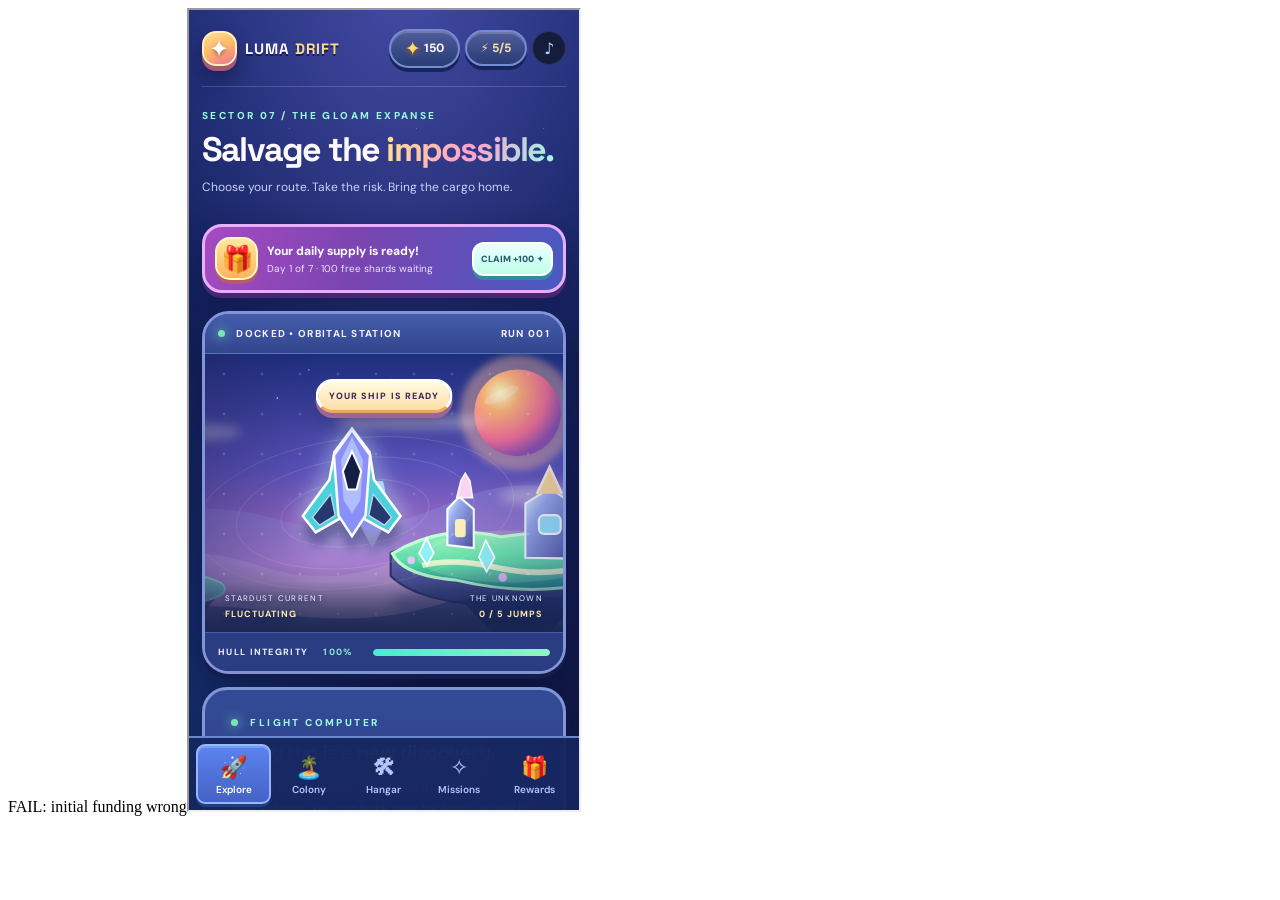
==== browser-colony-check.html @ 65aeb9e4 "Import Luma Drift alpha 8.2, fix offline startup, and test mobile expeditions" ====
<!doctype html><meta charset="utf-8"><title>Colony browser regression</title><output id="result">RUNNING</output><iframe id="game" src="about:blank" style="width:390px;height:800px"></iframe>
<script>
const result=document.querySelector('#result'),frame=document.querySelector('#game');
let stage=0,loads=0,lastEvent="initialized";
window.addEventListener("error",e=>{lastEvent="window error: "+e.message;result.textContent='FAIL: '+lastEvent;});
window.addEventListener('unhandledrejection',e=>{lastEvent='unhandled rejection: '+String(e.reason);result.textContent='FAIL: '+lastEvent;});
localStorage.setItem('luma_drift_save_v2',JSON.stringify({credits:500,buildings:[]}));
frame.addEventListener('error',()=>{lastEvent='iframe resource error';result.textContent='FAIL: '+lastEvent;});
frame.addEventListener('load',()=>{
 loads++;lastEvent='iframe loaded '+frame.getAttribute('src');
 if(frame.getAttribute('src')==='about:blank')return;
 if(result.textContent!=='RUNNING')return;
 try{
 const d=frame.contentDocument;
 if(stage===0){
  const p=d.querySelector('#colony-funding-progress');
  if(p.value!==260||p.max!==260||d.querySelector('#colony-count').textContent.trim()!=='0 / 4 BUILT')throw Error('initial funding wrong');
  const b=[...d.querySelectorAll('#colony-build-list button')].find(x=>!x.disabled&&/BUILD|CONSTRUCT/i.test(x.textContent));
  if(!b)throw Error('build button not found');
  lastEvent='construction button found';
  b.click();
  const s=JSON.parse(localStorage.getItem('luma_drift_save_v2'));
  if(s.credits!==240||!s.buildings.includes('bloom'))throw Error('build not saved');
  stage=1;lastEvent='construction saved; requesting reload';frame.src='index.html?reload=1';
 }else{
  const p=d.querySelector('#colony-funding-progress');
  if(p.value!==240||p.max!==650)throw Error(`reload meter incorrect: ${p.value}/${p.max}`);
  if(d.querySelector('#colony-count').textContent.trim()!=='1 / 4 BUILT')throw Error('landmark not restored');
  result.textContent='PASS: real Chromium construction, shard deduction, reload persistence and next-landmark meter';
 }
 }catch(e){lastEvent='assertion: '+e.message;result.textContent='FAIL: '+e.message;}
});
frame.src='index.html?initial=1';
setTimeout(()=>{if(result.textContent==='RUNNING')result.textContent='FAIL: timeout after 12000ms; stage='+stage+'; iframe='+frame.getAttribute('src')+'; loads='+loads+'; last='+lastEvent;},12000);
</script>
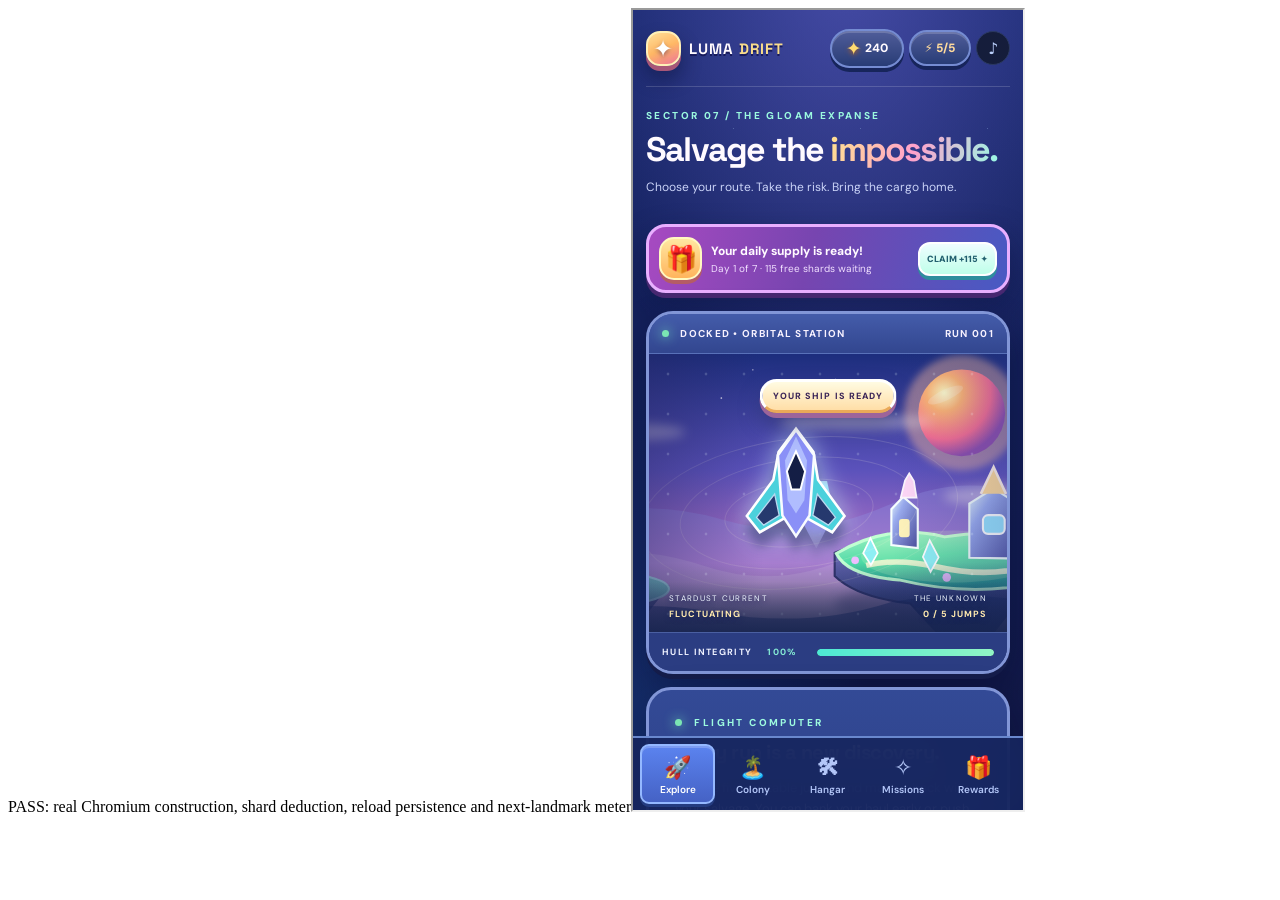
==== commit 776039a3: "Exercise colony construction through the current mobile controls" ====
--- a/browser-colony-check.html
+++ b/browser-colony-check.html
@@ -15,8 +15,9 @@
  if(stage===0){
   const p=d.querySelector('#colony-funding-progress');
   if(p.value!==260||p.max!==260||d.querySelector('#colony-count').textContent.trim()!=='0 / 4 BUILT')throw Error('initial funding wrong');
-  const b=[...d.querySelectorAll('#colony-build-list button')].find(x=>!x.disabled&&/BUILD|CONSTRUCT/i.test(x.textContent));
-  if(!b)throw Error('build button not found');
+  d.querySelector('[data-tab=colony]').click();
+  const b=d.getElementById('build-bloom');
+  if(!b || b.disabled)throw Error('build button not found');
   lastEvent='construction button found';
   b.click();
   const s=JSON.parse(localStorage.getItem('luma_drift_save_v2'));
